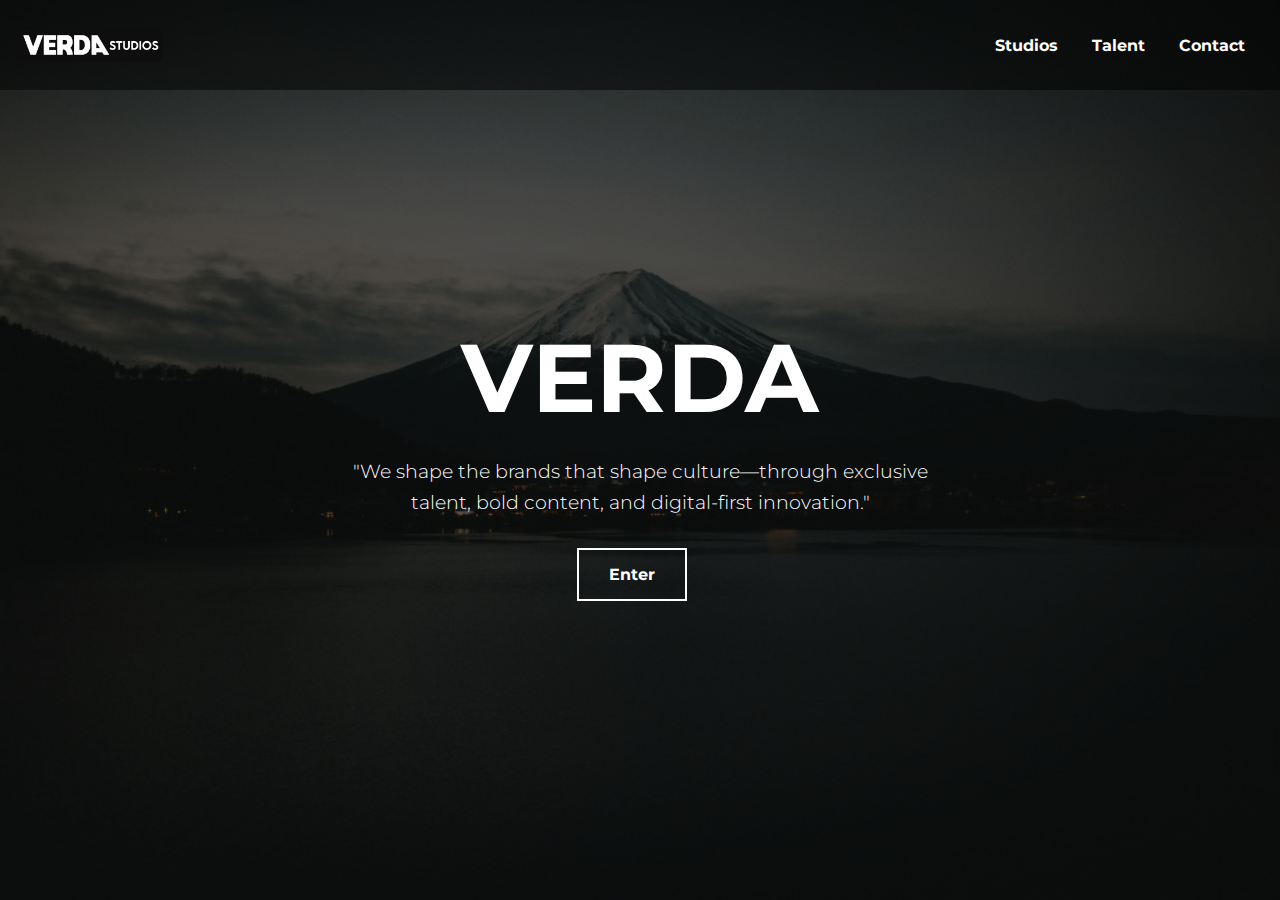
==== index.html @ 7afd0526 "update existing javascript codebase" ====
<!DOCTYPE html>
<html lang="en">

<head>
    <meta charset="UTF-8">
    <meta name="viewport" content="width=device-width, initial-scale=1.0">
    <title>VERDA</title>
    <link rel="shortcut icon" href="./img/Email_signatureVERDA2.png" type="image/x-icon">
    <link href="https://fonts.googleapis.com/css2?family=Montserrat:wght@300;700&display=swap" rel="stylesheet">
    <style>
        * {
            margin: 0;
            padding: 0;
            box-sizing: border-box;
        }

        body {
            font-family: 'Montserrat', sans-serif;
            background: #0c0c0c;
            color: white;
            height: 100vh;
            display: flex;
            justify-content: center;
            align-items: center;
            text-align: center;
            position: relative;
            animation: fadeIn 2s ease-in-out;
        }

        .background {
            position: absolute;
            top: 0;
            left: 0;
            width: 100%;
            height: 100%;
            background: url('./img/WhatsApp\ Image\ 2025-03-05\ at\ 12.10.09_8c3a3350.jpg') no-repeat center center/cover;
            filter: brightness(40%);
            z-index: -1;
            animation: fadeIn 2s ease-in-out;
        }

        .navbar {
            position: absolute;
            top: 0;
            width: 100%;
            display: flex;
            justify-content: space-between;
            align-items: center;
            padding: 20px;
            background: rgba(0, 0, 0, 0.5);
            animation: fadeInFromBottom 1s ease-in-out;
        }

        .navbar img {
            height: 50px;
        }

        .navbar a {
            color: white;
            text-decoration: none;
            margin: 0 15px;
            font-weight: 700;
            transition: color 0.3s ease-in-out;
        }

        .navbar a:hover {
            color: #f0f0f0;
        }

        .back-arrow {
            position: absolute;
            top: 50%;
            left: 20px;
            font-size: 3rem;
            color: white;
            cursor: pointer;
            transition: color 0.3s ease-in-out;
            z-index: 1000;
            transform: translateY(-50%);
            animation: fadeInFromBottom 1s ease-in-out;
        }

        .back-arrow:hover {
            color: #f0f0f0;
        }

        .container {
            max-width: 800px;
            padding: 20px;
            animation: fadeInFromBottom 1s ease-in-out;
        }

        h2 {
            font-size: 6rem;
            font-weight: 700px;
            margin: 20px 0;
        }

        p {
            font-size: 1.2rem;
            font-weight: 300;
            max-width: 600px;
            margin: 0 auto;
            line-height: 1.6;
        }

        .btn {
            display: inline-block;
            margin-top: 30px;
            padding: 15px 30px;
            font-size: 1rem;
            font-weight: 700;
            color: white;
            text-decoration: none;
            border: 2px solid white;
            transition: all 0.3s ease-in-out;
            animation: fadeInFromBottom 1s ease-in-out;
        }

        .btn:hover {
            background: white;
            color: black;
        }

        .hidden {
            display: none;
        }

        .fade-in {
            animation: fadeInFromBottom 1s ease-in-out;
        }

        .section.talent p,
        .section.studios p {
            font-size: 1.1rem;
            font-weight: 400;
            line-height: 1.8;
            color: #d3d3d3;
            margin: 20px 0;
            padding: 0 20px;
        }

        @keyframes fadeIn {
            from {
                opacity: 0;
            }

            to {
                opacity: 1;
            }
        }

        @keyframes fadeInFromBottom {
            from {
                opacity: 0;
                transform: translateY(20px);
            }

            to {
                opacity: 1;
                transform: translateY(0);
            }
        }

        .form-container {
            background: #fff;
            color: #333;
            padding: 20px;
            border-radius: 10px;
            box-shadow: 0 0 10px rgba(0, 0, 0, 0.1);
            max-width: 600px;
            margin: 0 auto;
        }

        .form-container h2 {
            font-size: 2rem;
            margin-bottom: 20px;
            white-space: nowrap;
        }

        .form-container label {
            display: block;
            margin-bottom: 10px;
            font-weight: 600;
        }

        .form-container input,
        .form-container textarea {
            width: 100%;
            padding: 10px;
            margin-bottom: 20px;
            border: 1px solid #ccc;
            border-radius: 5px;
            box-shadow: inset 0 1px 3px rgba(0, 0, 0, 0.1);
        }

        .form-container button {
            background: #007bff;
            color: #fff;
            padding: 15px 20px;
            border: none;
            border-radius: 5px;
            cursor: pointer;
            transition: background 0.3s ease, transform 0.3s ease;
        }

        .form-container button:hover {
            background: #0056b3;
            transform: scale(1.05);
        }

        .popup {
            position: fixed;
            top: 50%;
            left: 50%;
            transform: translate(-50%, -50%);
            background: #fff;
            color: #333;
            padding: 20px;
            border-radius: 10px;
            box-shadow: 0 0 10px rgba(0, 0, 0, 0.1);
            display: none;
            z-index: 1000;
        }

        .popup h3 {
            margin-bottom: 10px;
            font-size: 1.5rem;
        }

        .popup button {
            background: #007bff;
            color: #fff;
            padding: 10px 20px;
            border: none;
            border-radius: 5px;
            cursor: pointer;
            transition: background 0.3s ease, transform 0.3s ease;
        }

        .popup button:hover {
            background: #0056b3;
            transform: scale(1.05);
        }

        @media (max-width: 768px) {
            h1 {
                font-size: 2rem;
            }

            h2 {
                font-size: 3rem;
            }

            .back-arrow {
                font-size: 2rem;
            }

            .btn {
                padding: 10px 20px;
                font-size: 0.9rem;
            }

            .form-container {
                padding: 15px;
            }

            .form-container h2 {
                font-size: 1.5rem;
            }

            .form-container button {
                padding: 10px 15px;
            }
        }

        @media (max-width: 480px) {
            h1 {
                font-size: 1.5rem;
            }

            h2 {
                font-size: 2.5rem;
            }

            .back-arrow {
                font-size: 1.5rem;
            }

            .btn {
                padding: 8px 15px;
                font-size: 0.8rem;
            }

            .form-container {
                padding: 10px;
            }

            .form-container h2 {
                font-size: 1.2rem;
            }

            .form-container button {
                padding: 8px 10px;
            }
        }

        .back-arrow.hidden {
            display: none;
        }
    </style>
</head>

<body>

    <div class="background"></div>

    <div class="navbar">
        <img src="./img/Email signature even.png" alt="Logo">
        <div>
            <a href="#" id="studios-link">Studios</a>
            <a href="#" id="talent-link">Talent</a>
            <a href="#">Contact</a>
        </div>
    </div>

    <span class="back-arrow fade-in hidden" id="back-arrow">&#8592;</span>

    <div class="container" id="container">
        <h2>VERDA</h2>
        <p>"We shape the brands that shape culture—through exclusive talent, bold content, and digital-first
            innovation."</p>
        <a href="#" class="btn" id="enter-btn">Enter</a>
        <a href="#" class="btn hidden" id="studios-btn">Studios</a> &nbsp; &nbsp;
        <a href="#" class="btn hidden" id="talent-btn">Talent</a>
    </div>

    <div class="section studios hidden" id="studios-section">
        <h1>VERDA STUDIOS</h1>
        <div class="content">
            <p>What happens at Verda Production remains largely unseen. The results, however, are unmistakable. We shape
                the brands that shape culture through an in-house collective of digital natives who intuitively
                understand the evolving landscape. Our methodology is as exclusive as the success it creates.</p>
            <p>For those with vision seeking to build enduring digital brands and compelling content, share your
                portfolio or existing channels with us for consideration.</p>
            <a href="#" class="btn" id="request-details-studios-btn">Request Details</a>
        </div>
    </div>

    <div class="section talent hidden" id="talent-section">
        <h1>VERDA TALENT</h1>
        <div class="content">
            <p>Our network extends beyond our walls—a selective circle of creators who make an impact. Verda Talent
                connects brands with both our in-house voices and aligned external partners whose work stands apart.
                These carefully cultivated relationships remain exclusive, with access granted through direct engagement
                only.</p>
            <p>Brands seeking to capture attention in ways that transcend conventional approaches: connect directly to
                explore partnerships with voices that resonate in today's evolving digital landscape.</p>
            <a href="#" class="btn" id="request-details-talent-btn">Request Details</a>
            <h3 class="email hidden" id="email-talent">marketing@verdastudios.com</h3>
        </div>
    </div>

    <div id="form-section" class="hidden">
        <div id="flem" class="flex flex-col items-center py-16">
            <div class="form-container">
                <h2 class="text-1xl font-bold text-center mb-6">Submit Your Details</h2>

                <form action="https://formsubmit.co/emmaokpiaifo@gmail.com" method="POST" id="submission-form">
                    <!-- Hidden inputs for FormSubmit.co configuration -->
                    <input type="hidden" name="_subject" value="New Submission!">
                    <input type="hidden" name="_captcha" value="false">

                    <div>
                        <label>Portfolio / Experience (Justification) *</label>
                        <textarea name="portfolio" rows="4" placeholder="Enter your portfolio or experience"
                            required></textarea>
                    </div>
                    <div>
                        <label>Social Media Handles *</label>
                        <input type="text" name="social_media" placeholder="Enter your social media handles" required>
                    </div>
                    <div>
                        <label>Discord Username *</label>
                        <input type="text" name="discord" placeholder="Enter your Discord username" required>
                    </div>
                    <div>
                        <label>Favourite YouTube Video You've Seen *</label>
                        <input type="text" name="youtube_video"
                            placeholder="Enter the link to your favourite YouTube video" required>
                    </div>

                    <!-- Submit Button -->
                    <button type="submit">Submit</button>
                </form>
            </div>
        </div>
    </div>

    <div class="popup" id="thank-you-popup">
        <h3>Thank you for your submission!</h3>
        <button onclick="closePopup()">Close</button>
    </div>

    <script>
        document.getElementById('enter-btn').addEventListener('click', function () {
            document.getElementById('enter-btn').classList.add('hidden');
            document.getElementById('studios-btn').classList.remove('hidden');
            document.getElementById('talent-btn').classList.remove('hidden');
        });

        document.getElementById('studios-link').addEventListener('click', function (event) {
            event.preventDefault();
            document.getElementById('container').classList.add('hidden');
            document.getElementById('studios-section').classList.remove('hidden');
            document.getElementById('studios-section').classList.add('fade-in');
            document.getElementById('back-arrow').classList.remove('hidden');
        });

        document.getElementById('studios-btn').addEventListener('click', function (event) {
            event.preventDefault();
            document.getElementById('container').classList.add('hidden');
            document.getElementById('studios-section').classList.remove('hidden');
            document.getElementById('studios-section').classList.add('fade-in');
            document.getElementById('back-arrow').classList.remove('hidden');
        });

        document.getElementById('talent-link').addEventListener('click', function (event) {
            event.preventDefault();
            document.getElementById('container').classList.add('hidden');
            document.getElementById('talent-section').classList.remove('hidden');
            document.getElementById('talent-section').classList.add('fade-in');
            document.getElementById('back-arrow').classList.remove('hidden');
        });

        document.getElementById('talent-btn').addEventListener('click', function (event) {
            event.preventDefault();
            document.getElementById('container').classList.add('hidden');
            document.getElementById('talent-section').classList.remove('hidden');
            document.getElementById('talent-section').classList.add('fade-in');
            document.getElementById('back-arrow').classList.remove('hidden');
        });

        document.getElementById('request-details-talent-btn').addEventListener('click', function (event) {
            event.preventDefault();
            document.getElementById('request-details-talent-btn').classList.add('hidden');
            document.getElementById('email-talent').classList.remove('hidden');
            document.getElementById('email-talent').classList.add('fade-in');
        });

        document.getElementById('request-details-studios-btn').addEventListener('click', function (event) {
            event.preventDefault();
            document.getElementById('studios-section').classList.add('hidden');
            document.getElementById('form-section').classList.remove('hidden');
            document.getElementById('form-section').classList.add('fade-in');
        });

        document.getElementById('submission-form').addEventListener('submit', function (event) {
            // Simulate form submission success
            setTimeout(function () {
                document.getElementById('form-section').classList.add('hidden');
                document.getElementById('thank-you-popup').style.display = 'block';
                document.getElementById('submission-form').reset(); // Clear the form
            }, 500);
        });

        document.getElementById('back-arrow').addEventListener('click', function () {
            document.getElementById('container').classList.remove('hidden');
            document.getElementById('studios-section').classList.add('hidden');
            document.getElementById('talent-section').classList.add('hidden');
            document.getElementById('form-section').classList.add('hidden');
            document.getElementById('back-arrow').classList.add('hidden');
        });

        function closePopup() {
            document.getElementById('thank-you-popup').style.display = 'none';
            document.getElementById('studios-section').classList.remove('hidden');
        }
    </script>

</body>

</html>
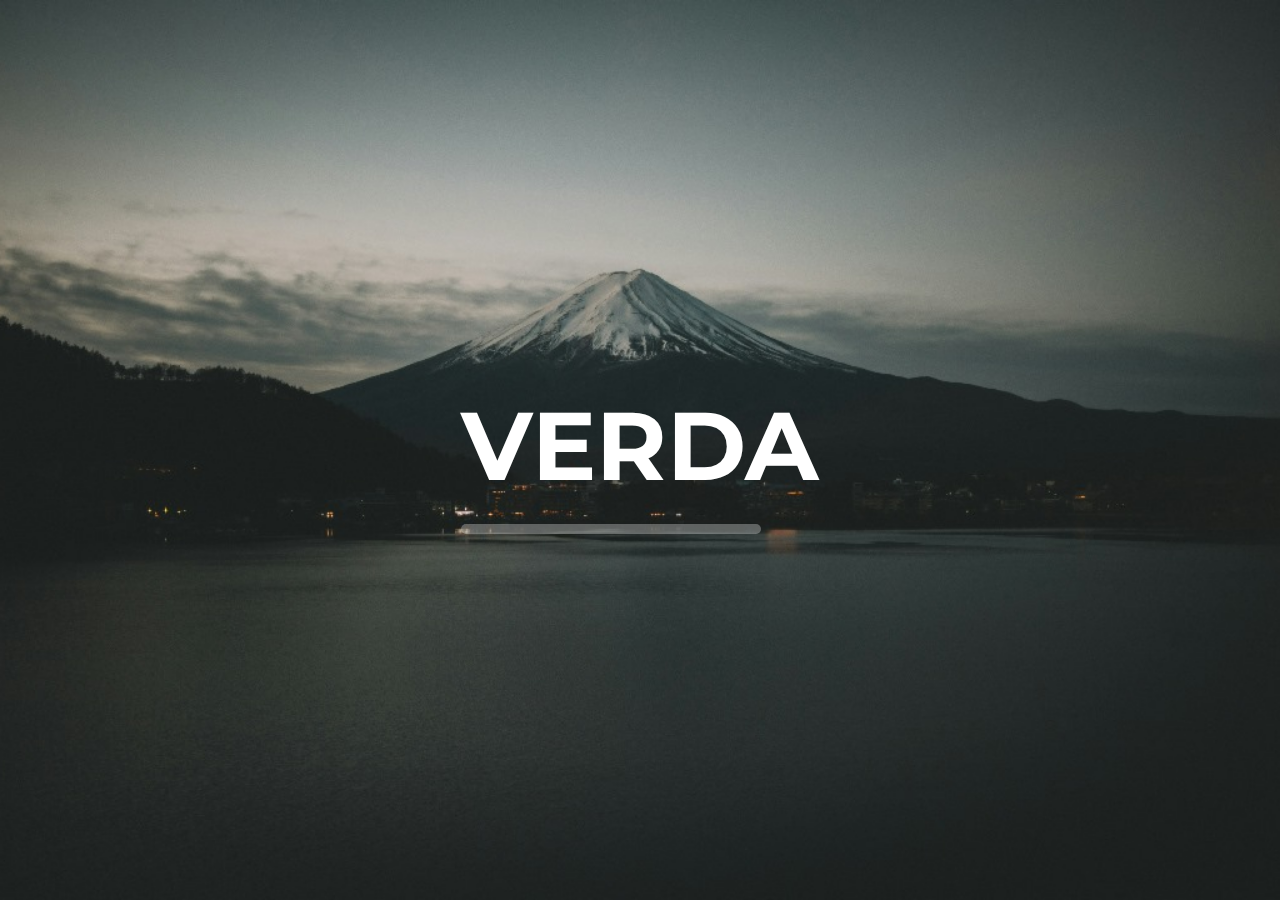
==== commit 1671afba: "update codebase" ====
--- a/index.html
+++ b/index.html
@@ -37,6 +37,23 @@
             filter: brightness(40%);
             z-index: -1;
             animation: fadeIn 2s ease-in-out;
+        }
+
+        .background-studios {
+            background: url('./img/WhatsApp\ Image\ 2025-03-05\ at\ 12.10.11_a442ded8.jpg') no-repeat center center/cover;
+            opacity: 0;
+            transition: opacity 1s ease-in-out;
+        }
+
+        .background-talent {
+            background: url('./img/WhatsApp\ Image\ 2025-03-05\ at\ 12.10.11_b8e5b609.jpg') no-repeat center center/cover;
+            opacity: 0;
+            transition: opacity 1s ease-in-out;
+        }
+
+        .background-studios.fade-in,
+        .background-talent.fade-in {
+            opacity: 1;
         }
 
         .navbar {
@@ -308,15 +325,68 @@
         .back-arrow.hidden {
             display: none;
         }
+
+        .loading-screen {
+            position: fixed;
+            top: 0;
+            left: 0;
+            width: 100%;
+            height: 100%;
+            background: url('./img/WhatsApp\ Image\ 2025-03-05\ at\ 12.10.09_8c3a3350.jpg') no-repeat center center/cover;
+            display: flex;
+            justify-content: center;
+            align-items: center;
+            z-index: 10000;
+        }
+
+        .loading-content {
+            text-align: center;
+            color: white;
+        }
+
+        .loading-bar {
+            width: 100%;
+            max-width: 300px;
+            height: 10px;
+            background: rgba(255, 255, 255, 0.3);
+            margin-top: 20px;
+            border-radius: 5px;
+            overflow: hidden;
+        }
+
+        .loading-progress {
+            width: 0;
+            height: 100%;
+            background: white;
+            animation: loading 2s linear forwards;
+        }
+
+        @keyframes loading {
+            0% {
+                width: 0;
+            }
+
+            100% {
+                width: 100%;
+            }
+        }
     </style>
 </head>
 
 <body>
-
-    <div class="background"></div>
+    <div class="background" id="background"></div>
+
+    <div class="loading-screen" id="loading-screen">
+        <div class="loading-content">
+            <h2>VERDA</h2>
+            <div class="loading-bar">
+                <div class="loading-progress" id="loading-progress"></div>
+            </div>
+        </div>
+    </div>
 
     <div class="navbar">
-        <img src="./img/Email signature even.png" alt="Logo">
+        <img src="./img/Email signature even.png" alt="Logo" id="logo">
         <div>
             <a href="#" id="studios-link">Studios</a>
             <a href="#" id="talent-link">Talent</a>
@@ -326,10 +396,10 @@
 
     <span class="back-arrow fade-in hidden" id="back-arrow">&#8592;</span>
 
-    <div class="container" id="container">
+    <div class="container" id="container" style="display: none;">
         <h2>VERDA</h2>
-        <p>"We shape the brands that shape culture—through exclusive talent, bold content, and digital-first
-            innovation."</p>
+        <p>"Building brands and cultivating voices that shape culture, through methods refined in privacy and results
+            witnessed by billions."</p>
         <a href="#" class="btn" id="enter-btn">Enter</a>
         <a href="#" class="btn hidden" id="studios-btn">Studios</a> &nbsp; &nbsp;
         <a href="#" class="btn hidden" id="talent-btn">Talent</a>
@@ -341,8 +411,6 @@
             <p>What happens at Verda Production remains largely unseen. The results, however, are unmistakable. We shape
                 the brands that shape culture through an in-house collective of digital natives who intuitively
                 understand the evolving landscape. Our methodology is as exclusive as the success it creates.</p>
-            <p>For those with vision seeking to build enduring digital brands and compelling content, share your
-                portfolio or existing channels with us for consideration.</p>
             <a href="#" class="btn" id="request-details-studios-btn">Request Details</a>
         </div>
     </div>
@@ -350,12 +418,10 @@
     <div class="section talent hidden" id="talent-section">
         <h1>VERDA TALENT</h1>
         <div class="content">
-            <p>Our network extends beyond our walls—a selective circle of creators who make an impact. Verda Talent
+            <p>Our network extends beyond our walls-a selective circle of creators who make an impact. Verda Talent
                 connects brands with both our in-house voices and aligned external partners whose work stands apart.
                 These carefully cultivated relationships remain exclusive, with access granted through direct engagement
                 only.</p>
-            <p>Brands seeking to capture attention in ways that transcend conventional approaches: connect directly to
-                explore partnerships with voices that resonate in today's evolving digital landscape.</p>
             <a href="#" class="btn" id="request-details-talent-btn">Request Details</a>
             <h3 class="email hidden" id="email-talent">marketing@verdastudios.com</h3>
         </div>
@@ -403,6 +469,15 @@
     </div>
 
     <script>
+        document.body.style.overflow = 'hidden'; // Add this line to prevent page shifting
+
+        window.addEventListener('load', function () {
+            setTimeout(function () {
+                document.getElementById('loading-screen').style.display = 'none';
+                document.getElementById('container').style.display = 'block';
+            }, 2000);
+        });
+
         document.getElementById('enter-btn').addEventListener('click', function () {
             document.getElementById('enter-btn').classList.add('hidden');
             document.getElementById('studios-btn').classList.remove('hidden');
@@ -414,7 +489,11 @@
             document.getElementById('container').classList.add('hidden');
             document.getElementById('studios-section').classList.remove('hidden');
             document.getElementById('studios-section').classList.add('fade-in');
+            document.getElementById('talent-section').classList.add('hidden');
             document.getElementById('back-arrow').classList.remove('hidden');
+            document.getElementById('background').classList.remove('background-talent');
+            document.getElementById('background').classList.add('background-studios', 'fade-in');
+            resetTalentSection();
         });
 
         document.getElementById('studios-btn').addEventListener('click', function (event) {
@@ -422,7 +501,11 @@
             document.getElementById('container').classList.add('hidden');
             document.getElementById('studios-section').classList.remove('hidden');
             document.getElementById('studios-section').classList.add('fade-in');
+            document.getElementById('talent-section').classList.add('hidden');
             document.getElementById('back-arrow').classList.remove('hidden');
+            document.getElementById('background').classList.remove('background-talent');
+            document.getElementById('background').classList.add('background-studios', 'fade-in');
+            resetTalentSection();
         });
 
         document.getElementById('talent-link').addEventListener('click', function (event) {
@@ -430,7 +513,10 @@
             document.getElementById('container').classList.add('hidden');
             document.getElementById('talent-section').classList.remove('hidden');
             document.getElementById('talent-section').classList.add('fade-in');
+            document.getElementById('studios-section').classList.add('hidden');
             document.getElementById('back-arrow').classList.remove('hidden');
+            document.getElementById('background').classList.remove('background-studios');
+            document.getElementById('background').classList.add('background-talent', 'fade-in');
         });
 
         document.getElementById('talent-btn').addEventListener('click', function (event) {
@@ -438,7 +524,10 @@
             document.getElementById('container').classList.add('hidden');
             document.getElementById('talent-section').classList.remove('hidden');
             document.getElementById('talent-section').classList.add('fade-in');
+            document.getElementById('studios-section').classList.add('hidden');
             document.getElementById('back-arrow').classList.remove('hidden');
+            document.getElementById('background').classList.remove('background-studios');
+            document.getElementById('background').classList.add('background-talent', 'fade-in');
         });
 
         document.getElementById('request-details-talent-btn').addEventListener('click', function (event) {
@@ -470,12 +559,31 @@
             document.getElementById('talent-section').classList.add('hidden');
             document.getElementById('form-section').classList.add('hidden');
             document.getElementById('back-arrow').classList.add('hidden');
+            document.getElementById('background').classList.remove('background-studios', 'fade-in');
+            document.getElementById('background').classList.remove('background-talent', 'fade-in');
+            resetTalentSection();
+        });
+
+        document.getElementById('logo').addEventListener('click', function () {
+            document.getElementById('container').classList.remove('hidden');
+            document.getElementById('studios-section').classList.add('hidden');
+            document.getElementById('talent-section').classList.add('hidden');
+            document.getElementById('form-section').classList.add('hidden');
+            document.getElementById('back-arrow').classList.add('hidden');
+            document.getElementById('background').classList.remove('background-studios', 'fade-in');
+            document.getElementById('background').classList.remove('background-talent', 'fade-in');
+            resetTalentSection();
         });
 
         function closePopup() {
             document.getElementById('thank-you-popup').style.display = 'none';
             document.getElementById('studios-section').classList.remove('hidden');
         }
+
+        function resetTalentSection() {
+            document.getElementById('request-details-talent-btn').classList.remove('hidden');
+            document.getElementById('email-talent').classList.add('hidden');
+        }
     </script>
 
 </body>
